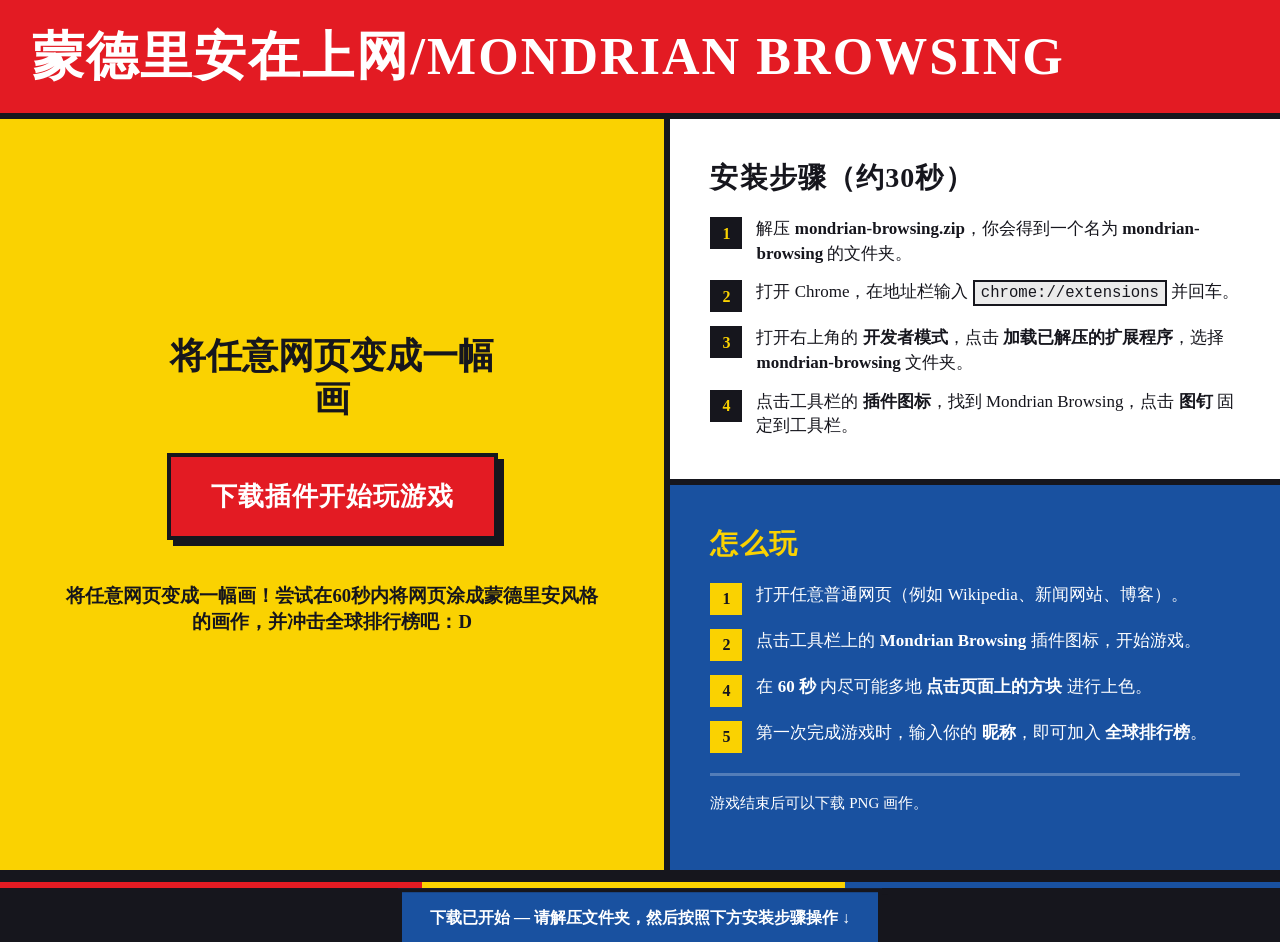
==== index.html @ 5c3fd7c3 "Serve landing page at site root instead of README. Move index.html, site.css, and zip to repo root w" ====
<!DOCTYPE html>
<html lang="zh-CN">
<head>
  <meta charset="UTF-8">
  <meta name="viewport" content="width=device-width, initial-scale=1.0">
  <title>Mondrian Browsing — 给网页上色</title>
  <meta name="description" content="60 秒 Chrome 扩展游戏。把任意网页变成蒙德里安画作，冲击全球排行榜。">
  <link rel="stylesheet" href="site.css">
</head>
<body>
  <div class="page">
    <header class="hero">
      <h1 class="hero-title">蒙德里安在上网/Mondrian Browsing</h1>
    </header>

    <main class="composition">
      <section class="download-block" id="download">
        <h2>将任意网页变成一幅画</h2>
        <a class="download-btn" id="download-btn" href="mondrian-browsing.zip" download="mondrian-browsing.zip">
          下载插件开始玩游戏
        </a>
        <h3>将任意网页变成一幅画！尝试在60秒内将网页涂成蒙德里安风格的画作，并冲击全球排行榜吧：D</h3>
      </section>

      <section class="panel panel-install" id="install">
        <h3>安装步骤（约30秒）</h3>
        <ol class="steps">
          <li>
            <span class="step-num">1</span>
            <span>解压 <strong>mondrian-browsing.zip</strong>，你会得到一个名为 <strong>mondrian-browsing</strong> 的文件夹。</span>
          </li>
          <li>
            <span class="step-num">2</span>
            <span>打开 Chrome，在地址栏输入 <code>chrome://extensions</code> 并回车。</span>
          </li>
          <li>
            <span class="step-num">3</span>
            <span>打开右上角的 <strong>开发者模式</strong>，点击 <strong>加载已解压的扩展程序</strong>，选择 <strong>mondrian-browsing</strong> 文件夹。</span>
          </li>
          <li>
            <span class="step-num">4</span>
            <span>点击工具栏的 <strong>插件图标</strong>，找到 Mondrian Browsing，点击 <strong>图钉</strong> 固定到工具栏。</span>
          </li>
        </ol>
      </section>

      <section class="panel panel-play" id="play">
        <h3>怎么玩</h3>
        <ol class="steps">
          <li>
            <span class="step-num">1</span>
            <span>打开任意普通网页（例如 Wikipedia、新闻网站、博客）。</span>
          </li>
          <li>
            <span class="step-num">2</span>
            <span>点击工具栏上的 <strong>Mondrian Browsing</strong> 插件图标，开始游戏。</span>
          </li>
          <li>
            <span class="step-num">4</span>
            <span>在 <strong>60 秒</strong> 内尽可能多地 <strong>点击页面上的方块</strong> 进行上色。</span>
          </li>
          <li>
            <span class="step-num">5</span>
            <span>第一次完成游戏时，输入你的 <strong>昵称</strong>，即可加入 <strong>全球排行榜</strong>。</span>
          </li>
        </ol>
        <p class="tips">
          游戏结束后可以下载 PNG 画作。
        </p>
      </section>
    </main>

    <div class="accent-strip" aria-hidden="true"></div>
    <footer class="footer">
      作者 <a href="mailto:joannalyu19@gmail.com">joannalyu19@gmail.com</a> ·
      微信：annual-report ·
      <a href="https://instagram.com/jyolyyyu" target="_blank" rel="noopener">@jyolyyyu</a>
    </footer>
  </div>

  <div class="download-toast" id="download-toast" role="status" aria-live="polite">
    下载已开始 — 请解压文件夹，然后按照下方安装步骤操作 ↓
  </div>

  <script>
    document.getElementById('download-btn').addEventListener('click', function () {
      document.getElementById('download-toast').classList.add('visible');
      setTimeout(function () {
        document.getElementById('install').scrollIntoView({ behavior: 'smooth', block: 'start' });
      }, 400);
    });
  </script>
</body>
</html>
---- site.css ----
:root {
  --mondrian-red: #E31B23;
  --mondrian-blue: #1951A0;
  --mondrian-yellow: #FAD201;
  --mondrian-white: #FFFFFF;
  --mondrian-black: #16161D;
  --border: 6px solid var(--mondrian-black);
}

*,
*::before,
*::after {
  box-sizing: border-box;
}

html {
  scroll-behavior: smooth;
}

body {
  margin: 0;
  min-height: 100vh;
  font-family: "Comic Sans MS", "Comic Sans", cursive;
  color: var(--mondrian-black);
  background: var(--mondrian-white);
}

.page {
  min-height: 100vh;
  display: grid;
  grid-template-rows: auto 1fr auto;
}

/* Header band */
.hero {
  display: grid;
  grid-template-columns: 1fr auto;
  border-bottom: var(--border);
}

.hero-title {
  margin: 0;
  padding: 28px 32px;
  background: var(--mondrian-red);
  color: var(--mondrian-white);
  font-size: clamp(28px, 5vw, 52px);
  font-weight: 700;
  letter-spacing: 0.04em;
  text-transform: uppercase;
  line-height: 1.1;
}

.hero-tag {
  margin: 0;
  padding: 28px 32px;
  background: var(--mondrian-black);
  color: var(--mondrian-yellow);
  font-size: clamp(14px, 2vw, 18px);
  font-weight: 700;
  letter-spacing: 0.08em;
  text-transform: uppercase;
  display: flex;
  align-items: center;
  white-space: nowrap;
}

/* Main Mondrian grid */
.composition {
  display: grid;
  grid-template-columns: minmax(280px, 1.1fr) minmax(280px, 1fr);
  grid-template-rows: auto auto;
  flex: 1;
}

.download-block {
  grid-row: 1 / 3;
  background: var(--mondrian-yellow);
  border-right: var(--border);
  border-bottom: var(--border);
  padding: clamp(32px, 6vw, 64px);
  display: flex;
  flex-direction: column;
  justify-content: center;
  align-items: center;
  text-align: center;
  gap: 24px;
}

.download-block h2 {
  margin: 0;
  font-size: clamp(22px, 3.5vw, 36px);
  font-weight: 700;
  line-height: 1.2;
  max-width: 18ch;
}

.download-block p {
  margin: 0;
  font-size: clamp(15px, 2vw, 18px);
  line-height: 1.45;
  max-width: 32ch;
}

.download-btn {
  display: inline-flex;
  align-items: center;
  justify-content: center;
  gap: 12px;
  margin-top: 8px;
  padding: 22px 40px;
  background: var(--mondrian-red);
  color: var(--mondrian-white);
  border: 4px solid var(--mondrian-black);
  font-family: inherit;
  font-size: clamp(18px, 2.5vw, 26px);
  font-weight: 700;
  letter-spacing: 0.04em;
  text-transform: uppercase;
  text-decoration: none;
  cursor: pointer;
  box-shadow: 6px 6px 0 var(--mondrian-black);
  transition: transform 0.12s ease, box-shadow 0.12s ease;
}

.download-btn:hover {
  transform: translate(-2px, -2px);
  box-shadow: 8px 8px 0 var(--mondrian-black);
}

.download-btn:active {
  transform: translate(2px, 2px);
  box-shadow: 2px 2px 0 var(--mondrian-black);
}

.download-note {
  font-size: 14px;
  opacity: 0.85;
}

.download-toast {
  position: fixed;
  bottom: 24px;
  left: 50%;
  transform: translateX(-50%) translateY(120%);
  z-index: 100;
  padding: 16px 28px;
  background: var(--mondrian-blue);
  color: var(--mondrian-white);
  border: 4px solid var(--mondrian-black);
  font-size: 16px;
  font-weight: 700;
  box-shadow: 6px 6px 0 var(--mondrian-black);
  transition: transform 0.35s ease;
  pointer-events: none;
}

.download-toast.visible {
  transform: translateX(-50%) translateY(0);
}

.panel {
  padding: clamp(24px, 4vw, 40px);
  border-bottom: var(--border);
}

.panel-install {
  background: var(--mondrian-white);
}

.panel-play {
  background: var(--mondrian-blue);
  color: var(--mondrian-white);
}

.panel h3 {
  margin: 0 0 20px;
  font-size: clamp(20px, 3vw, 28px);
  font-weight: 700;
  text-transform: uppercase;
  letter-spacing: 0.04em;
}

.panel-play h3 {
  color: var(--mondrian-yellow);
}

.steps {
  margin: 0;
  padding: 0;
  list-style: none;
  display: grid;
  gap: 14px;
}

.steps li {
  display: grid;
  grid-template-columns: auto 1fr;
  gap: 14px;
  align-items: start;
  font-size: clamp(15px, 2vw, 17px);
  line-height: 1.45;
}

.step-num {
  display: flex;
  align-items: center;
  justify-content: center;
  width: 32px;
  height: 32px;
  background: var(--mondrian-black);
  color: var(--mondrian-yellow);
  font-weight: 700;
  font-size: 16px;
  flex-shrink: 0;
}

.panel-play .step-num {
  background: var(--mondrian-yellow);
  color: var(--mondrian-black);
}

code,
kbd {
  font-family: "Courier New", Courier, monospace;
  font-size: 0.92em;
  padding: 2px 6px;
  background: rgba(0, 0, 0, 0.08);
  border: 2px solid var(--mondrian-black);
}

.panel-play code,
.panel-play kbd {
  background: rgba(255, 255, 255, 0.15);
  border-color: var(--mondrian-yellow);
}

.tips {
  margin-top: 20px;
  padding-top: 16px;
  border-top: 3px solid rgba(0, 0, 0, 0.15);
  font-size: 15px;
  line-height: 1.5;
}

.panel-play .tips {
  border-top-color: rgba(255, 255, 255, 0.25);
}

.footer {
  padding: 18px 32px;
  background: var(--mondrian-black);
  color: var(--mondrian-white);
  font-size: 14px;
  text-align: center;
}

.footer a {
  color: var(--mondrian-yellow);
}

.accent-strip {
  height: 12px;
  background: linear-gradient(
    90deg,
    var(--mondrian-red) 0%,
    var(--mondrian-red) 33%,
    var(--mondrian-yellow) 33%,
    var(--mondrian-yellow) 66%,
    var(--mondrian-blue) 66%,
    var(--mondrian-blue) 100%
  );
  border-top: var(--border);
}

@media (max-width: 820px) {
  .hero {
    grid-template-columns: 1fr;
  }

  .hero-tag {
    justify-content: center;
    border-top: var(--border);
  }

  .composition {
    grid-template-columns: 1fr;
    grid-template-rows: auto auto auto;
  }

  .download-block {
    grid-row: auto;
    border-right: none;
  }
}
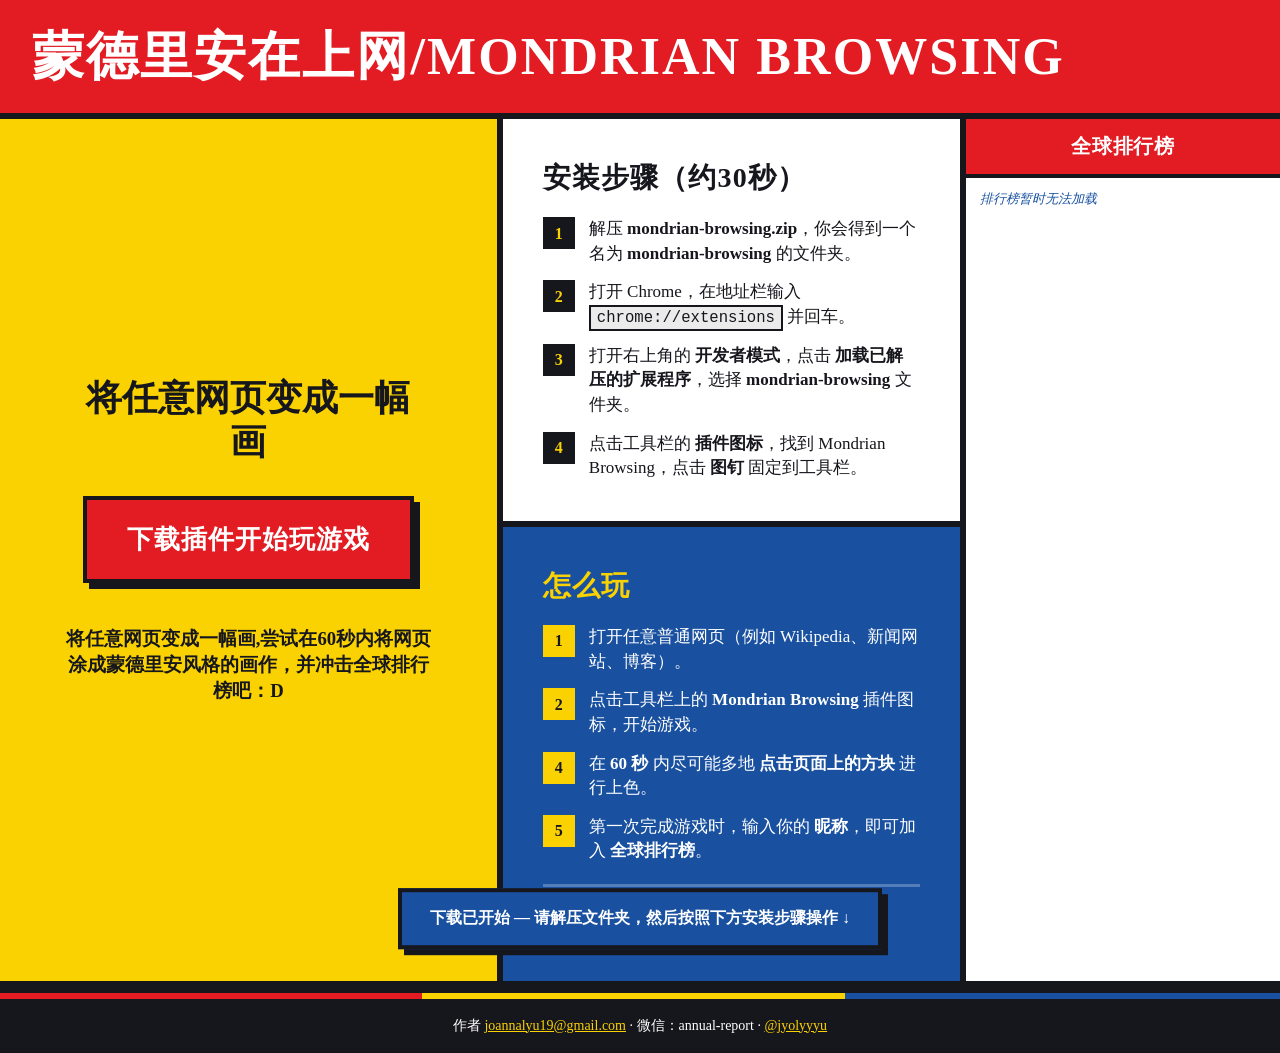
==== commit 2029b14b: "Add live global leaderboard sidebar to landing page. Fetch top scores from Supabase and display them" ====
--- a/index.html
+++ b/index.html
@@ -13,62 +13,71 @@
       <h1 class="hero-title">蒙德里安在上网/Mondrian Browsing</h1>
     </header>
 
-    <main class="composition">
-      <section class="download-block" id="download">
-        <h2>将任意网页变成一幅画</h2>
-        <a class="download-btn" id="download-btn" href="mondrian-browsing.zip" download="mondrian-browsing.zip">
-          下载插件开始玩游戏
-        </a>
-        <h3>将任意网页变成一幅画！尝试在60秒内将网页涂成蒙德里安风格的画作，并冲击全球排行榜吧：D</h3>
-      </section>
+    <div class="page-body">
+      <main class="composition">
+        <section class="download-block" id="download">
+          <h2>将任意网页变成一幅画</h2>
+          <a class="download-btn" id="download-btn" href="mondrian-browsing.zip" download="mondrian-browsing.zip">
+            下载插件开始玩游戏
+          </a>
+          <h3>将任意网页变成一幅画,尝试在60秒内将网页涂成蒙德里安风格的画作，并冲击全球排行榜吧：D</h3>
+        </section>
 
-      <section class="panel panel-install" id="install">
-        <h3>安装步骤（约30秒）</h3>
-        <ol class="steps">
-          <li>
-            <span class="step-num">1</span>
-            <span>解压 <strong>mondrian-browsing.zip</strong>，你会得到一个名为 <strong>mondrian-browsing</strong> 的文件夹。</span>
-          </li>
-          <li>
-            <span class="step-num">2</span>
-            <span>打开 Chrome，在地址栏输入 <code>chrome://extensions</code> 并回车。</span>
-          </li>
-          <li>
-            <span class="step-num">3</span>
-            <span>打开右上角的 <strong>开发者模式</strong>，点击 <strong>加载已解压的扩展程序</strong>，选择 <strong>mondrian-browsing</strong> 文件夹。</span>
-          </li>
-          <li>
-            <span class="step-num">4</span>
-            <span>点击工具栏的 <strong>插件图标</strong>，找到 Mondrian Browsing，点击 <strong>图钉</strong> 固定到工具栏。</span>
-          </li>
+        <section class="panel panel-install" id="install">
+          <h3>安装步骤（约30秒）</h3>
+          <ol class="steps">
+            <li>
+              <span class="step-num">1</span>
+              <span>解压 <strong>mondrian-browsing.zip</strong>，你会得到一个名为 <strong>mondrian-browsing</strong> 的文件夹。</span>
+            </li>
+            <li>
+              <span class="step-num">2</span>
+              <span>打开 Chrome，在地址栏输入 <code>chrome://extensions</code> 并回车。</span>
+            </li>
+            <li>
+              <span class="step-num">3</span>
+              <span>打开右上角的 <strong>开发者模式</strong>，点击 <strong>加载已解压的扩展程序</strong>，选择 <strong>mondrian-browsing</strong> 文件夹。</span>
+            </li>
+            <li>
+              <span class="step-num">4</span>
+              <span>点击工具栏的 <strong>插件图标</strong>，找到 Mondrian Browsing，点击 <strong>图钉</strong> 固定到工具栏。</span>
+            </li>
+          </ol>
+        </section>
+
+        <section class="panel panel-play" id="play">
+          <h3>怎么玩</h3>
+          <ol class="steps">
+            <li>
+              <span class="step-num">1</span>
+              <span>打开任意普通网页（例如 Wikipedia、新闻网站、博客）。</span>
+            </li>
+            <li>
+              <span class="step-num">2</span>
+              <span>点击工具栏上的 <strong>Mondrian Browsing</strong> 插件图标，开始游戏。</span>
+            </li>
+            <li>
+              <span class="step-num">4</span>
+              <span>在 <strong>60 秒</strong> 内尽可能多地 <strong>点击页面上的方块</strong> 进行上色。</span>
+            </li>
+            <li>
+              <span class="step-num">5</span>
+              <span>第一次完成游戏时，输入你的 <strong>昵称</strong>，即可加入 <strong>全球排行榜</strong>。</span>
+            </li>
+          </ol>
+          <p class="tips">
+            游戏结束后可以下载 PNG 画作。
+          </p>
+        </section>
+      </main>
+
+      <aside class="leaderboard-sidebar" id="leaderboard">
+        <div class="leaderboard-header">全球排行榜</div>
+        <ol class="leaderboard-list" id="leaderboard-list">
+          <li class="leaderboard-empty">加载中…</li>
         </ol>
-      </section>
-
-      <section class="panel panel-play" id="play">
-        <h3>怎么玩</h3>
-        <ol class="steps">
-          <li>
-            <span class="step-num">1</span>
-            <span>打开任意普通网页（例如 Wikipedia、新闻网站、博客）。</span>
-          </li>
-          <li>
-            <span class="step-num">2</span>
-            <span>点击工具栏上的 <strong>Mondrian Browsing</strong> 插件图标，开始游戏。</span>
-          </li>
-          <li>
-            <span class="step-num">4</span>
-            <span>在 <strong>60 秒</strong> 内尽可能多地 <strong>点击页面上的方块</strong> 进行上色。</span>
-          </li>
-          <li>
-            <span class="step-num">5</span>
-            <span>第一次完成游戏时，输入你的 <strong>昵称</strong>，即可加入 <strong>全球排行榜</strong>。</span>
-          </li>
-        </ol>
-        <p class="tips">
-          游戏结束后可以下载 PNG 画作。
-        </p>
-      </section>
-    </main>
+      </aside>
+    </div>
 
     <div class="accent-strip" aria-hidden="true"></div>
     <footer class="footer">
@@ -82,6 +91,7 @@
     下载已开始 — 请解压文件夹，然后按照下方安装步骤操作 ↓
   </div>
 
+  <script src="leaderboard.js"></script>
   <script>
     document.getElementById('download-btn').addEventListener('click', function () {
       document.getElementById('download-toast').classList.add('visible');
--- a/site.css
+++ b/site.css
@@ -28,7 +28,13 @@
 .page {
   min-height: 100vh;
   display: grid;
-  grid-template-rows: auto 1fr auto;
+  grid-template-rows: auto 1fr auto auto;
+}
+
+.page-body {
+  display: grid;
+  grid-template-columns: 1fr minmax(260px, 320px);
+  min-height: 0;
 }
 
 /* Header band */
@@ -246,6 +252,99 @@
   border-top-color: rgba(255, 255, 255, 0.25);
 }
 
+/* Leaderboard sidebar */
+.leaderboard-sidebar {
+  display: flex;
+  flex-direction: column;
+  background: var(--mondrian-white);
+  border-left: var(--border);
+  border-bottom: var(--border);
+  min-height: 0;
+}
+
+.leaderboard-header {
+  padding: 14px 16px;
+  background: var(--mondrian-red);
+  color: var(--mondrian-white);
+  border-bottom: 4px solid var(--mondrian-black);
+  font-size: clamp(16px, 2vw, 20px);
+  font-weight: 700;
+  text-transform: uppercase;
+  letter-spacing: 0.04em;
+  text-align: center;
+}
+
+.leaderboard-list {
+  list-style: none;
+  margin: 0;
+  padding: 12px 14px 16px;
+  overflow-y: auto;
+  flex: 1 1 auto;
+  min-height: 0;
+}
+
+.leaderboard-item {
+  display: grid;
+  grid-template-columns: auto minmax(52px, auto) 1fr;
+  gap: 6px;
+  align-items: baseline;
+  margin-bottom: 10px;
+  padding-bottom: 10px;
+  border-bottom: 2px solid rgba(0, 0, 0, 0.1);
+  font-size: 13px;
+  line-height: 1.3;
+}
+
+.leaderboard-item:last-child {
+  margin-bottom: 0;
+  padding-bottom: 0;
+  border-bottom: none;
+}
+
+.leaderboard-item-done .leaderboard-blocks {
+  color: var(--mondrian-blue);
+}
+
+.leaderboard-rank {
+  font-weight: 700;
+  color: var(--mondrian-black);
+}
+
+.leaderboard-blocks {
+  font-weight: 700;
+  color: var(--mondrian-red);
+  white-space: nowrap;
+}
+
+.leaderboard-meta {
+  display: flex;
+  flex-direction: column;
+  gap: 2px;
+  min-width: 0;
+}
+
+.leaderboard-player {
+  font-weight: 700;
+  overflow: hidden;
+  text-overflow: ellipsis;
+  white-space: nowrap;
+}
+
+.leaderboard-page {
+  color: var(--mondrian-blue);
+  font-size: 11px;
+  overflow: hidden;
+  text-overflow: ellipsis;
+  white-space: nowrap;
+}
+
+.leaderboard-empty {
+  font-size: 13px;
+  color: var(--mondrian-blue);
+  font-style: italic;
+  line-height: 1.4;
+}
+
 .footer {
   padding: 18px 32px;
   background: var(--mondrian-black);
@@ -282,6 +381,16 @@
     border-top: var(--border);
   }
 
+  .page-body {
+    grid-template-columns: 1fr;
+  }
+
+  .leaderboard-sidebar {
+    border-left: none;
+    border-top: var(--border);
+    max-height: 360px;
+  }
+
   .composition {
     grid-template-columns: 1fr;
     grid-template-rows: auto auto auto;
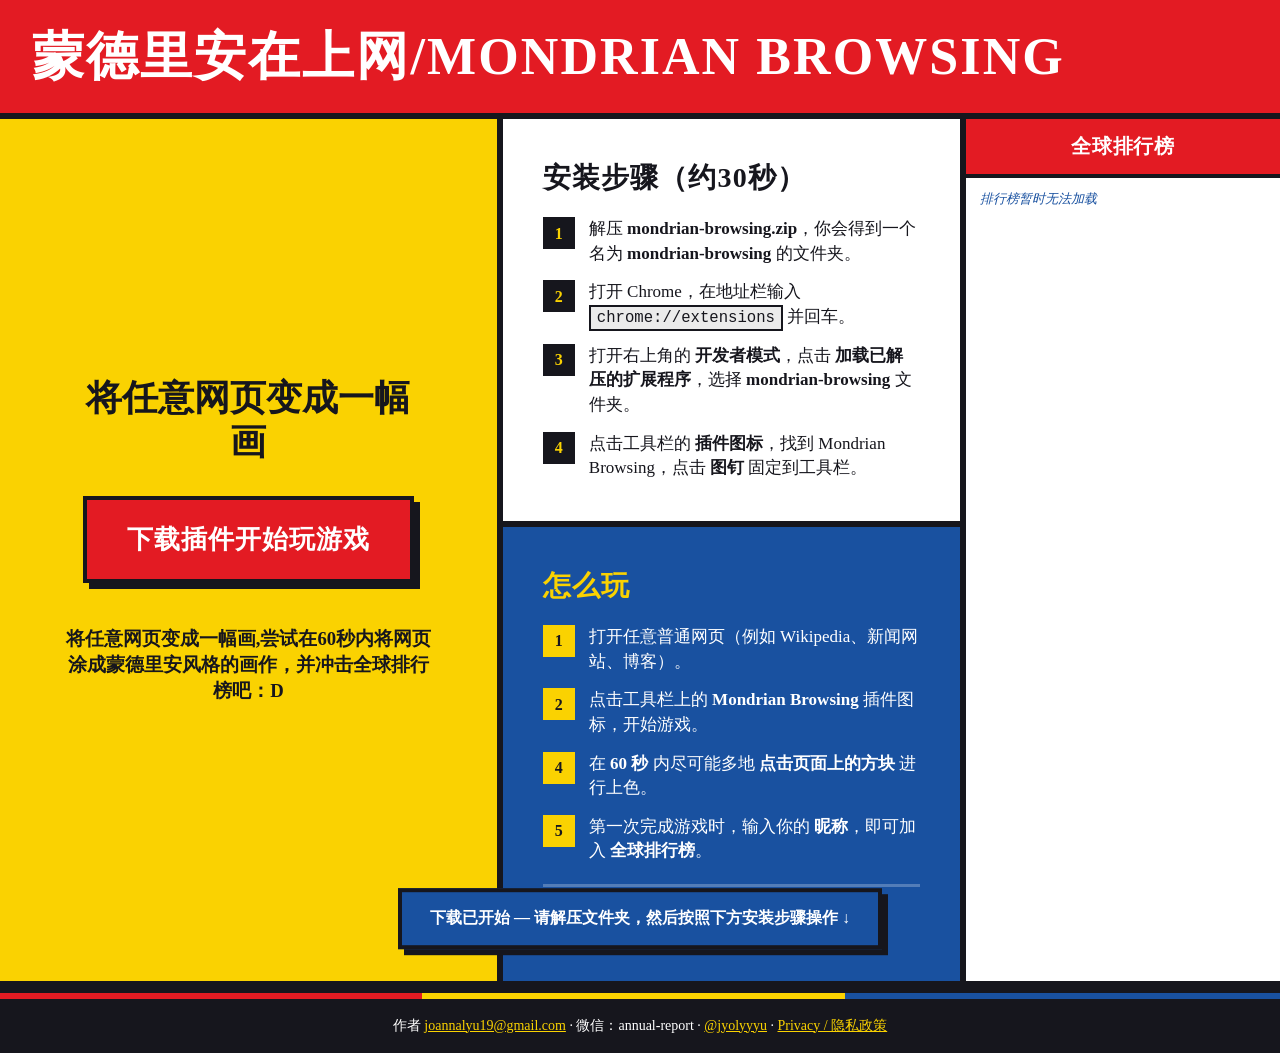
==== commit 1d9410ac: "Prepare Mondrian Browsing for Chrome Web Store release. Add icons and privacy policy, tighten permis" ====
--- a/index.html
+++ b/index.html
@@ -84,6 +84,7 @@
       作者 <a href="mailto:joannalyu19@gmail.com">joannalyu19@gmail.com</a> ·
       微信：annual-report ·
       <a href="https://instagram.com/jyolyyyu" target="_blank" rel="noopener">@jyolyyyu</a>
+      · <a href="privacy.html">Privacy / 隐私政策</a>
     </footer>
   </div>
 
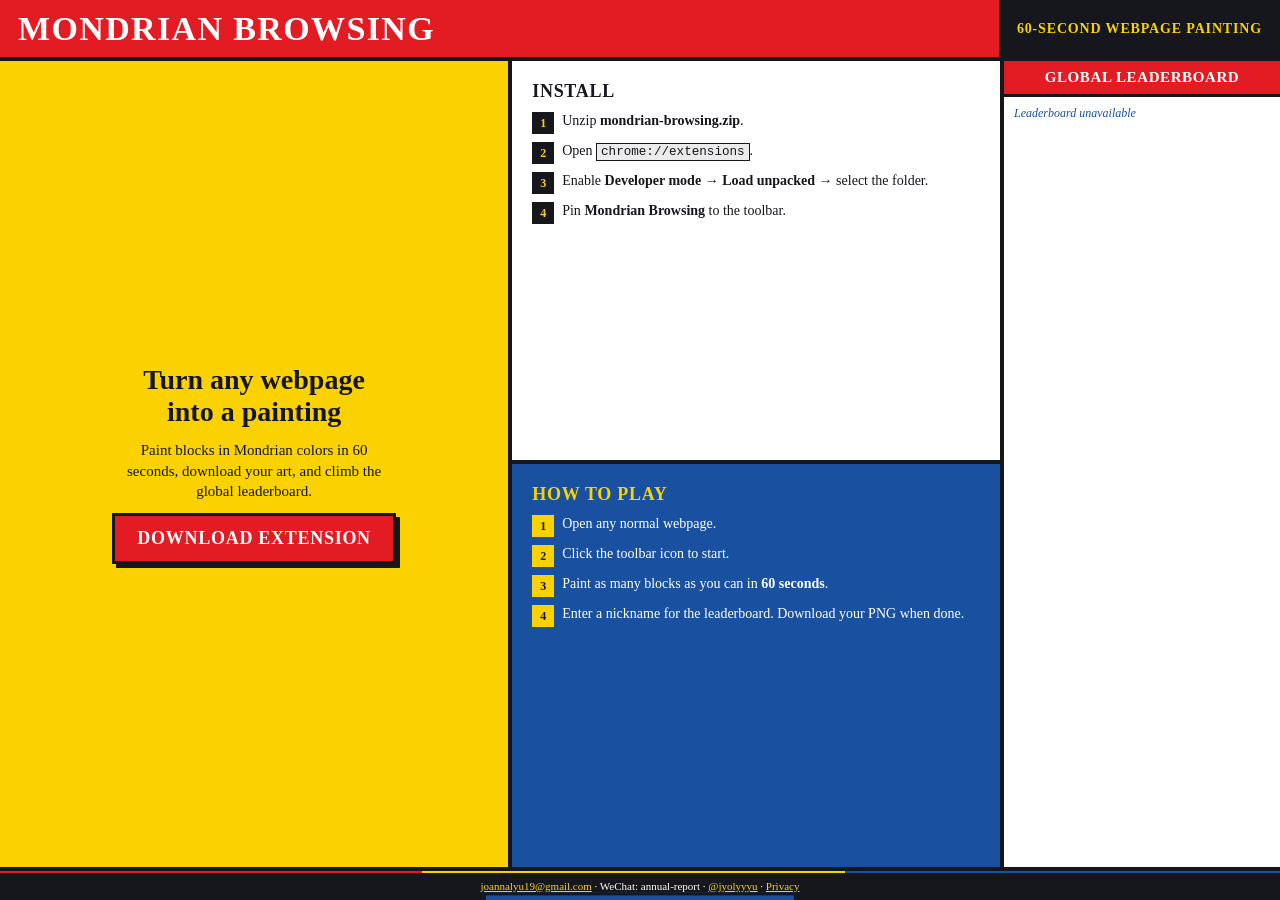
==== commit 0dce96c1: "Make the landing page a compact English one-pager. Tighten layout to fit one viewport, switch all si" ====
--- a/index.html
+++ b/index.html
@@ -1,104 +1,103 @@
 <!DOCTYPE html>
-<html lang="zh-CN">
+<html lang="en">
 <head>
   <meta charset="UTF-8">
   <meta name="viewport" content="width=device-width, initial-scale=1.0">
-  <title>Mondrian Browsing — 给网页上色</title>
-  <meta name="description" content="60 秒 Chrome 扩展游戏。把任意网页变成蒙德里安画作，冲击全球排行榜。">
+  <title>Mondrian Browsing — Paint the Web</title>
+  <meta name="description" content="A 60-second Chrome extension game. Turn any webpage into a Mondrian painting and climb the global leaderboard.">
   <link rel="stylesheet" href="site.css">
 </head>
 <body>
   <div class="page">
     <header class="hero">
-      <h1 class="hero-title">蒙德里安在上网/Mondrian Browsing</h1>
+      <h1 class="hero-title">Mondrian Browsing</h1>
+      <p class="hero-tag">60-second webpage painting</p>
     </header>
 
     <div class="page-body">
       <main class="composition">
         <section class="download-block" id="download">
-          <h2>将任意网页变成一幅画</h2>
+          <h2>Turn any webpage into a painting</h2>
+          <p>Paint blocks in Mondrian colors in 60 seconds, download your art, and climb the global leaderboard.</p>
           <a class="download-btn" id="download-btn" href="mondrian-browsing.zip" download="mondrian-browsing.zip">
-            下载插件开始玩游戏
+            Download extension
           </a>
-          <h3>将任意网页变成一幅画,尝试在60秒内将网页涂成蒙德里安风格的画作，并冲击全球排行榜吧：D</h3>
         </section>
 
         <section class="panel panel-install" id="install">
-          <h3>安装步骤（约30秒）</h3>
+          <h3>Install</h3>
           <ol class="steps">
             <li>
               <span class="step-num">1</span>
-              <span>解压 <strong>mondrian-browsing.zip</strong>，你会得到一个名为 <strong>mondrian-browsing</strong> 的文件夹。</span>
+              <span>Unzip <strong>mondrian-browsing.zip</strong>.</span>
             </li>
             <li>
               <span class="step-num">2</span>
-              <span>打开 Chrome，在地址栏输入 <code>chrome://extensions</code> 并回车。</span>
+              <span>Open <code>chrome://extensions</code>.</span>
             </li>
             <li>
               <span class="step-num">3</span>
-              <span>打开右上角的 <strong>开发者模式</strong>，点击 <strong>加载已解压的扩展程序</strong>，选择 <strong>mondrian-browsing</strong> 文件夹。</span>
+              <span>Enable <strong>Developer mode</strong> → <strong>Load unpacked</strong> → select the folder.</span>
             </li>
             <li>
               <span class="step-num">4</span>
-              <span>点击工具栏的 <strong>插件图标</strong>，找到 Mondrian Browsing，点击 <strong>图钉</strong> 固定到工具栏。</span>
+              <span>Pin <strong>Mondrian Browsing</strong> to the toolbar.</span>
             </li>
           </ol>
         </section>
 
         <section class="panel panel-play" id="play">
-          <h3>怎么玩</h3>
+          <h3>How to play</h3>
           <ol class="steps">
             <li>
               <span class="step-num">1</span>
-              <span>打开任意普通网页（例如 Wikipedia、新闻网站、博客）。</span>
+              <span>Open any normal webpage.</span>
             </li>
             <li>
               <span class="step-num">2</span>
-              <span>点击工具栏上的 <strong>Mondrian Browsing</strong> 插件图标，开始游戏。</span>
+              <span>Click the toolbar icon to start.</span>
+            </li>
+            <li>
+              <span class="step-num">3</span>
+              <span>Paint as many blocks as you can in <strong>60 seconds</strong>.</span>
             </li>
             <li>
               <span class="step-num">4</span>
-              <span>在 <strong>60 秒</strong> 内尽可能多地 <strong>点击页面上的方块</strong> 进行上色。</span>
-            </li>
-            <li>
-              <span class="step-num">5</span>
-              <span>第一次完成游戏时，输入你的 <strong>昵称</strong>，即可加入 <strong>全球排行榜</strong>。</span>
+              <span>Enter a nickname for the leaderboard. Download your PNG when done.</span>
             </li>
           </ol>
-          <p class="tips">
-            游戏结束后可以下载 PNG 画作。
-          </p>
         </section>
       </main>
 
       <aside class="leaderboard-sidebar" id="leaderboard">
-        <div class="leaderboard-header">全球排行榜</div>
+        <div class="leaderboard-header">Global leaderboard</div>
         <ol class="leaderboard-list" id="leaderboard-list">
-          <li class="leaderboard-empty">加载中…</li>
+          <li class="leaderboard-empty">Loading…</li>
         </ol>
       </aside>
     </div>
 
     <div class="accent-strip" aria-hidden="true"></div>
     <footer class="footer">
-      作者 <a href="mailto:joannalyu19@gmail.com">joannalyu19@gmail.com</a> ·
-      微信：annual-report ·
-      <a href="https://instagram.com/jyolyyyu" target="_blank" rel="noopener">@jyolyyyu</a>
-      · <a href="privacy.html">Privacy / 隐私政策</a>
+      <a href="mailto:joannalyu19@gmail.com">joannalyu19@gmail.com</a>
+      · WeChat: annual-report
+      · <a href="https://instagram.com/jyolyyyu" target="_blank" rel="noopener">@jyolyyyu</a>
+      · <a href="privacy.html">Privacy</a>
     </footer>
   </div>
 
   <div class="download-toast" id="download-toast" role="status" aria-live="polite">
-    下载已开始 — 请解压文件夹，然后按照下方安装步骤操作 ↓
+    Download started — unzip, then follow Install →
   </div>
 
   <script src="leaderboard.js"></script>
   <script>
     document.getElementById('download-btn').addEventListener('click', function () {
-      document.getElementById('download-toast').classList.add('visible');
+      var toast = document.getElementById('download-toast');
+      toast.classList.add('visible');
       setTimeout(function () {
-        document.getElementById('install').scrollIntoView({ behavior: 'smooth', block: 'start' });
-      }, 400);
+        toast.classList.remove('visible');
+      }, 3200);
     });
   </script>
 </body>
--- a/site.css
+++ b/site.css
@@ -4,7 +4,7 @@
   --mondrian-yellow: #FAD201;
   --mondrian-white: #FFFFFF;
   --mondrian-black: #16161D;
-  --border: 6px solid var(--mondrian-black);
+  --border: 4px solid var(--mondrian-black);
 }
 
 *,
@@ -19,22 +19,25 @@
 
 body {
   margin: 0;
-  min-height: 100vh;
+  height: 100vh;
+  height: 100dvh;
+  overflow: hidden;
   font-family: "Comic Sans MS", "Comic Sans", cursive;
   color: var(--mondrian-black);
   background: var(--mondrian-white);
 }
 
 .page {
-  min-height: 100vh;
-  display: grid;
-  grid-template-rows: auto 1fr auto auto;
+  height: 100%;
+  display: grid;
+  grid-template-rows: auto minmax(0, 1fr) auto auto;
 }
 
 .page-body {
   display: grid;
-  grid-template-columns: 1fr minmax(260px, 320px);
-  min-height: 0;
+  grid-template-columns: minmax(0, 1fr) minmax(220px, 280px);
+  min-height: 0;
+  overflow: hidden;
 }
 
 /* Header band */
@@ -46,10 +49,10 @@
 
 .hero-title {
   margin: 0;
-  padding: 28px 32px;
+  padding: 10px 18px;
   background: var(--mondrian-red);
   color: var(--mondrian-white);
-  font-size: clamp(28px, 5vw, 52px);
+  font-size: clamp(22px, 3.2vw, 34px);
   font-weight: 700;
   letter-spacing: 0.04em;
   text-transform: uppercase;
@@ -58,12 +61,12 @@
 
 .hero-tag {
   margin: 0;
-  padding: 28px 32px;
+  padding: 10px 18px;
   background: var(--mondrian-black);
   color: var(--mondrian-yellow);
-  font-size: clamp(14px, 2vw, 18px);
-  font-weight: 700;
-  letter-spacing: 0.08em;
+  font-size: clamp(11px, 1.4vw, 14px);
+  font-weight: 700;
+  letter-spacing: 0.06em;
   text-transform: uppercase;
   display: flex;
   align-items: center;
@@ -73,64 +76,63 @@
 /* Main Mondrian grid */
 .composition {
   display: grid;
-  grid-template-columns: minmax(280px, 1.1fr) minmax(280px, 1fr);
-  grid-template-rows: auto auto;
-  flex: 1;
+  grid-template-columns: minmax(0, 1.05fr) minmax(0, 1fr);
+  grid-template-rows: minmax(0, 1fr) minmax(0, 1fr);
+  min-height: 0;
+  overflow: hidden;
 }
 
 .download-block {
   grid-row: 1 / 3;
   background: var(--mondrian-yellow);
   border-right: var(--border);
-  border-bottom: var(--border);
-  padding: clamp(32px, 6vw, 64px);
+  padding: clamp(14px, 2vw, 28px);
   display: flex;
   flex-direction: column;
   justify-content: center;
   align-items: center;
   text-align: center;
-  gap: 24px;
+  gap: 12px;
+  min-height: 0;
 }
 
 .download-block h2 {
   margin: 0;
-  font-size: clamp(22px, 3.5vw, 36px);
-  font-weight: 700;
-  line-height: 1.2;
-  max-width: 18ch;
+  font-size: clamp(18px, 2.4vw, 28px);
+  font-weight: 700;
+  line-height: 1.15;
+  max-width: 16ch;
 }
 
 .download-block p {
   margin: 0;
-  font-size: clamp(15px, 2vw, 18px);
-  line-height: 1.45;
-  max-width: 32ch;
+  font-size: clamp(12px, 1.35vw, 15px);
+  line-height: 1.35;
+  max-width: 34ch;
 }
 
 .download-btn {
   display: inline-flex;
   align-items: center;
   justify-content: center;
-  gap: 12px;
-  margin-top: 8px;
-  padding: 22px 40px;
+  padding: 12px 22px;
   background: var(--mondrian-red);
   color: var(--mondrian-white);
-  border: 4px solid var(--mondrian-black);
+  border: 3px solid var(--mondrian-black);
   font-family: inherit;
-  font-size: clamp(18px, 2.5vw, 26px);
+  font-size: clamp(14px, 1.8vw, 18px);
   font-weight: 700;
   letter-spacing: 0.04em;
   text-transform: uppercase;
   text-decoration: none;
   cursor: pointer;
-  box-shadow: 6px 6px 0 var(--mondrian-black);
+  box-shadow: 4px 4px 0 var(--mondrian-black);
   transition: transform 0.12s ease, box-shadow 0.12s ease;
 }
 
 .download-btn:hover {
   transform: translate(-2px, -2px);
-  box-shadow: 8px 8px 0 var(--mondrian-black);
+  box-shadow: 6px 6px 0 var(--mondrian-black);
 }
 
 .download-btn:active {
@@ -138,24 +140,19 @@
   box-shadow: 2px 2px 0 var(--mondrian-black);
 }
 
-.download-note {
-  font-size: 14px;
-  opacity: 0.85;
-}
-
 .download-toast {
   position: fixed;
-  bottom: 24px;
+  bottom: 16px;
   left: 50%;
   transform: translateX(-50%) translateY(120%);
   z-index: 100;
-  padding: 16px 28px;
+  padding: 10px 18px;
   background: var(--mondrian-blue);
   color: var(--mondrian-white);
-  border: 4px solid var(--mondrian-black);
-  font-size: 16px;
-  font-weight: 700;
-  box-shadow: 6px 6px 0 var(--mondrian-black);
+  border: 3px solid var(--mondrian-black);
+  font-size: 13px;
+  font-weight: 700;
+  box-shadow: 4px 4px 0 var(--mondrian-black);
   transition: transform 0.35s ease;
   pointer-events: none;
 }
@@ -165,12 +162,14 @@
 }
 
 .panel {
-  padding: clamp(24px, 4vw, 40px);
-  border-bottom: var(--border);
+  padding: clamp(12px, 1.8vw, 20px);
+  min-height: 0;
+  overflow: auto;
 }
 
 .panel-install {
   background: var(--mondrian-white);
+  border-bottom: var(--border);
 }
 
 .panel-play {
@@ -179,8 +178,8 @@
 }
 
 .panel h3 {
-  margin: 0 0 20px;
-  font-size: clamp(20px, 3vw, 28px);
+  margin: 0 0 10px;
+  font-size: clamp(14px, 1.8vw, 18px);
   font-weight: 700;
   text-transform: uppercase;
   letter-spacing: 0.04em;
@@ -195,28 +194,28 @@
   padding: 0;
   list-style: none;
   display: grid;
-  gap: 14px;
+  gap: 8px;
 }
 
 .steps li {
   display: grid;
   grid-template-columns: auto 1fr;
-  gap: 14px;
+  gap: 8px;
   align-items: start;
-  font-size: clamp(15px, 2vw, 17px);
-  line-height: 1.45;
+  font-size: clamp(12px, 1.25vw, 14px);
+  line-height: 1.35;
 }
 
 .step-num {
   display: flex;
   align-items: center;
   justify-content: center;
-  width: 32px;
-  height: 32px;
+  width: 22px;
+  height: 22px;
   background: var(--mondrian-black);
   color: var(--mondrian-yellow);
   font-weight: 700;
-  font-size: 16px;
+  font-size: 12px;
   flex-shrink: 0;
 }
 
@@ -228,28 +227,16 @@
 code,
 kbd {
   font-family: "Courier New", Courier, monospace;
-  font-size: 0.92em;
-  padding: 2px 6px;
+  font-size: 0.9em;
+  padding: 1px 4px;
   background: rgba(0, 0, 0, 0.08);
-  border: 2px solid var(--mondrian-black);
+  border: 1px solid var(--mondrian-black);
 }
 
 .panel-play code,
 .panel-play kbd {
   background: rgba(255, 255, 255, 0.15);
   border-color: var(--mondrian-yellow);
-}
-
-.tips {
-  margin-top: 20px;
-  padding-top: 16px;
-  border-top: 3px solid rgba(0, 0, 0, 0.15);
-  font-size: 15px;
-  line-height: 1.5;
-}
-
-.panel-play .tips {
-  border-top-color: rgba(255, 255, 255, 0.25);
 }
 
 /* Leaderboard sidebar */
@@ -258,26 +245,27 @@
   flex-direction: column;
   background: var(--mondrian-white);
   border-left: var(--border);
-  border-bottom: var(--border);
-  min-height: 0;
+  min-height: 0;
+  overflow: hidden;
 }
 
 .leaderboard-header {
-  padding: 14px 16px;
+  padding: 8px 12px;
   background: var(--mondrian-red);
   color: var(--mondrian-white);
-  border-bottom: 4px solid var(--mondrian-black);
-  font-size: clamp(16px, 2vw, 20px);
+  border-bottom: 3px solid var(--mondrian-black);
+  font-size: clamp(12px, 1.4vw, 15px);
   font-weight: 700;
   text-transform: uppercase;
   letter-spacing: 0.04em;
   text-align: center;
+  flex-shrink: 0;
 }
 
 .leaderboard-list {
   list-style: none;
   margin: 0;
-  padding: 12px 14px 16px;
+  padding: 8px 10px 12px;
   overflow-y: auto;
   flex: 1 1 auto;
   min-height: 0;
@@ -285,14 +273,14 @@
 
 .leaderboard-item {
   display: grid;
-  grid-template-columns: auto minmax(52px, auto) 1fr;
-  gap: 6px;
+  grid-template-columns: auto minmax(44px, auto) 1fr;
+  gap: 5px;
   align-items: baseline;
-  margin-bottom: 10px;
-  padding-bottom: 10px;
-  border-bottom: 2px solid rgba(0, 0, 0, 0.1);
-  font-size: 13px;
-  line-height: 1.3;
+  margin-bottom: 7px;
+  padding-bottom: 7px;
+  border-bottom: 1px solid rgba(0, 0, 0, 0.12);
+  font-size: 12px;
+  line-height: 1.25;
 }
 
 .leaderboard-item:last-child {
@@ -319,7 +307,7 @@
 .leaderboard-meta {
   display: flex;
   flex-direction: column;
-  gap: 2px;
+  gap: 1px;
   min-width: 0;
 }
 
@@ -332,25 +320,26 @@
 
 .leaderboard-page {
   color: var(--mondrian-blue);
-  font-size: 11px;
+  font-size: 10px;
   overflow: hidden;
   text-overflow: ellipsis;
   white-space: nowrap;
 }
 
 .leaderboard-empty {
-  font-size: 13px;
+  font-size: 12px;
   color: var(--mondrian-blue);
   font-style: italic;
+  line-height: 1.35;
+}
+
+.footer {
+  padding: 6px 14px;
+  background: var(--mondrian-black);
+  color: var(--mondrian-white);
+  font-size: 11px;
+  text-align: center;
   line-height: 1.4;
-}
-
-.footer {
-  padding: 18px 32px;
-  background: var(--mondrian-black);
-  color: var(--mondrian-white);
-  font-size: 14px;
-  text-align: center;
 }
 
 .footer a {
@@ -358,7 +347,7 @@
 }
 
 .accent-strip {
-  height: 12px;
+  height: 6px;
   background: linear-gradient(
     90deg,
     var(--mondrian-red) 0%,
@@ -372,6 +361,19 @@
 }
 
 @media (max-width: 820px) {
+  body {
+    height: auto;
+    min-height: 100vh;
+    min-height: 100dvh;
+    overflow: auto;
+  }
+
+  .page {
+    height: auto;
+    min-height: 100vh;
+    min-height: 100dvh;
+  }
+
   .hero {
     grid-template-columns: 1fr;
   }
@@ -383,21 +385,28 @@
 
   .page-body {
     grid-template-columns: 1fr;
+    overflow: visible;
   }
 
   .leaderboard-sidebar {
     border-left: none;
     border-top: var(--border);
-    max-height: 360px;
+    max-height: 280px;
   }
 
   .composition {
     grid-template-columns: 1fr;
     grid-template-rows: auto auto auto;
+    overflow: visible;
   }
 
   .download-block {
     grid-row: auto;
     border-right: none;
-  }
-}
+    border-bottom: var(--border);
+  }
+
+  .panel-install {
+    border-bottom: var(--border);
+  }
+}
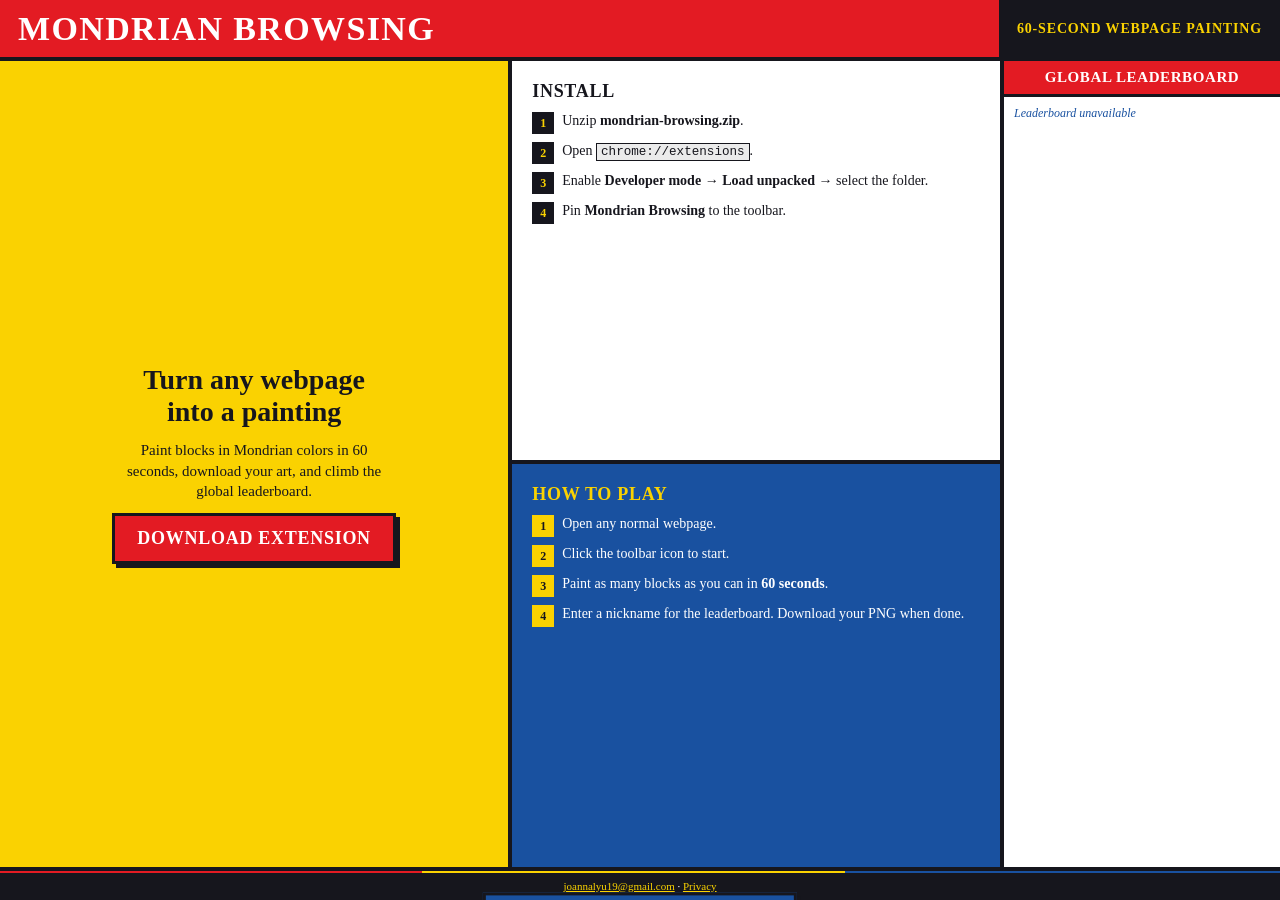
==== commit 3ce54673: "Remove WeChat and Instagram from the landing page footer." ====
--- a/index.html
+++ b/index.html
@@ -80,8 +80,6 @@
     <div class="accent-strip" aria-hidden="true"></div>
     <footer class="footer">
       <a href="mailto:joannalyu19@gmail.com">joannalyu19@gmail.com</a>
-      · WeChat: annual-report
-      · <a href="https://instagram.com/jyolyyyu" target="_blank" rel="noopener">@jyolyyyu</a>
       · <a href="privacy.html">Privacy</a>
     </footer>
   </div>
